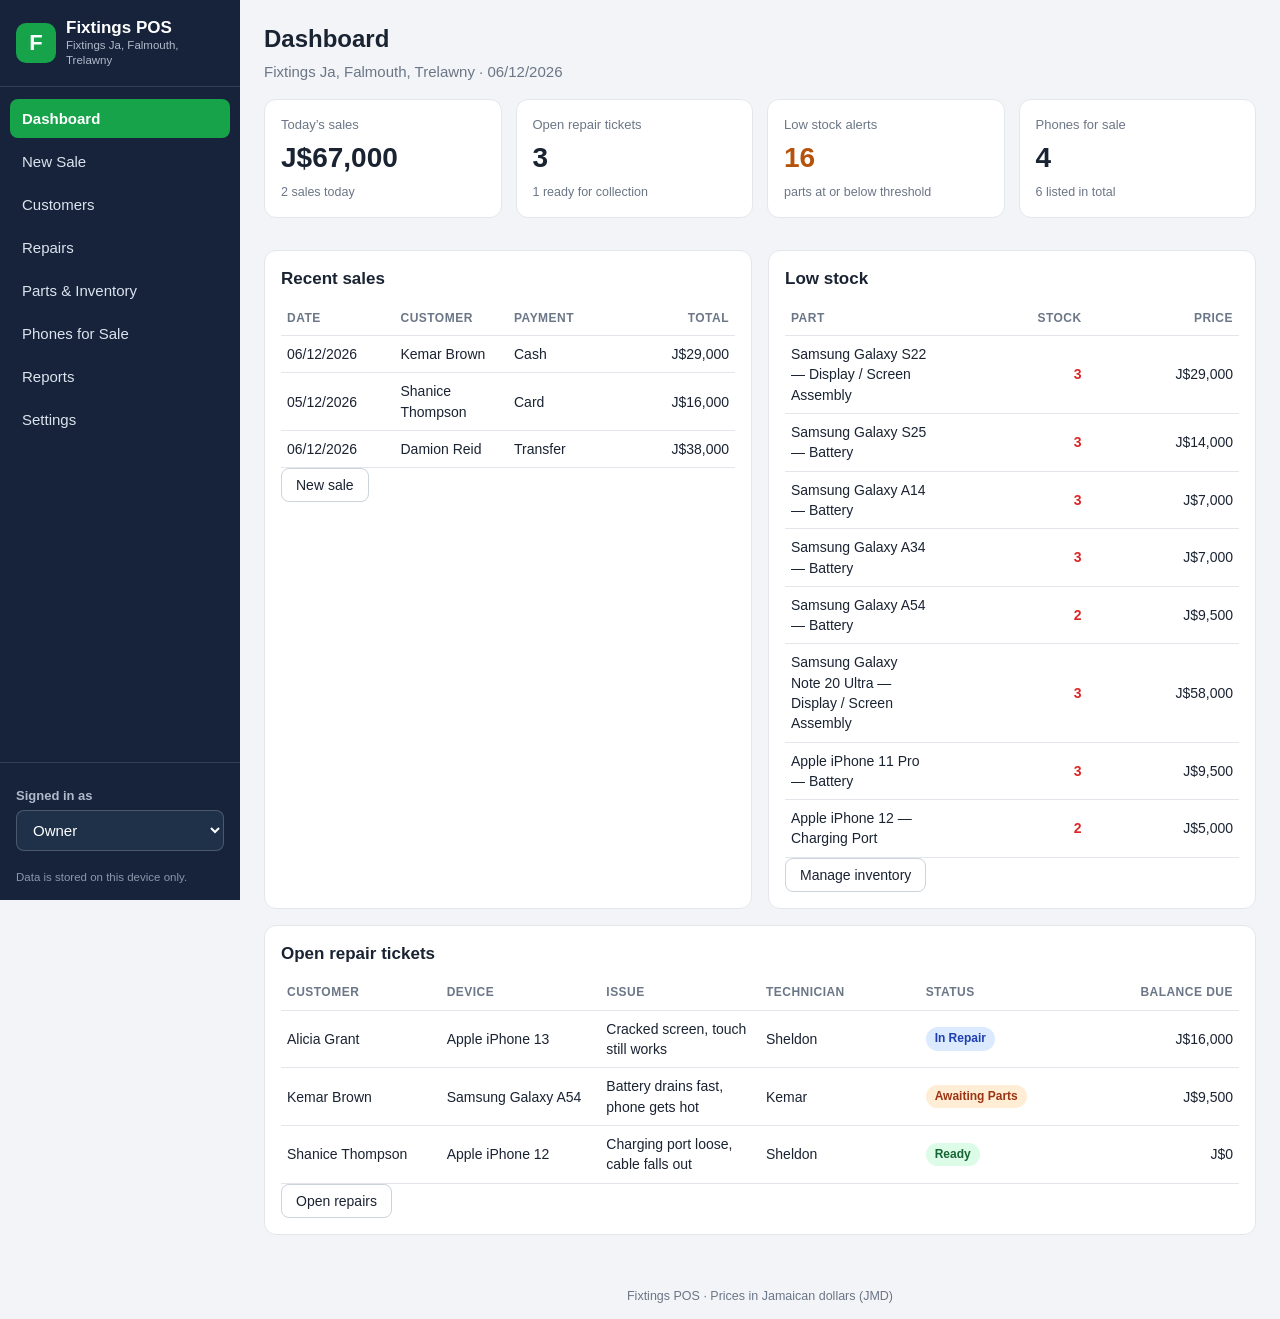
==== index.html @ 9cbf1dba "Build Fixtings POS: phone repair shop point-of-sale app" ====
<!DOCTYPE html>
<html lang="en">
<head>
<meta charset="UTF-8">
<meta name="viewport" content="width=device-width, initial-scale=1">
<title>Fixtings POS — Phone Repair &amp; Sales</title>
<link rel="stylesheet" href="styles.css">
</head>
<body>
<div id="app">
  <aside id="sidebar">
    <div class="brand">
      <div class="brand-mark">F</div>
      <div>
        <div class="brand-name" id="shopName">Fixtings POS</div>
        <div class="brand-sub" id="shopContact">Fixtings Ja, Falmouth, Trelawny</div>
      </div>
    </div>
    <nav id="nav"></nav>
    <div class="side-foot">
      <label class="lbl" for="roleSelect">Signed in as</label>
      <select id="roleSelect" class="input dark" onchange="App.setRole(this.value)">
        <option value="owner">Owner</option>
        <option value="sales">Sales Assistant</option>
        <option value="tech">Technician</option>
      </select>
      <p class="side-note">Data is stored on this device only.</p>
    </div>
  </aside>
  <div id="main">
    <main id="view"></main>
    <footer class="foot">Fixtings POS &middot; Prices in Jamaican dollars (JMD)</footer>
  </div>
</div>
<div id="modal-root"></div>
<div id="receipt-root"></div>
<script src="parts.js"></script>
<script src="app.js"></script>
</body>
</html>
---- styles.css ----
/* Fixtings POS — clean, mobile-first */
* { box-sizing: border-box; }
:root {
  --navy: #16233a;
  --navy-2: #1f3049;
  --green: #16a34a;
  --green-dark: #15803d;
  --gold: #f5b301;
  --bg: #f2f4f7;
  --card: #ffffff;
  --ink: #1a2332;
  --muted: #6b7686;
  --line: #e3e7ec;
  --red: #dc2626;
  --amber: #b45309;
}
html, body { margin: 0; padding: 0; }
body {
  font-family: -apple-system, BlinkMacSystemFont, "Segoe UI", Roboto, Helvetica, Arial, sans-serif;
  background: var(--bg);
  color: var(--ink);
  font-size: 15px;
  line-height: 1.45;
}
#app { display: flex; min-height: 100vh; }

/* Sidebar */
#sidebar {
  width: 240px; flex: 0 0 240px;
  background: var(--navy); color: #fff;
  display: flex; flex-direction: column;
  position: sticky; top: 0; height: 100vh;
}
.brand { display: flex; gap: 10px; align-items: center; padding: 18px 16px; border-bottom: 1px solid rgba(255,255,255,.12); }
.brand-mark {
  width: 40px; height: 40px; flex: 0 0 40px; border-radius: 10px;
  background: var(--green); color: #fff;
  display: flex; align-items: center; justify-content: center;
  font-size: 22px; font-weight: 800;
}
.brand-name { font-weight: 800; font-size: 17px; line-height: 1.2; }
.brand-sub { font-size: 11.5px; color: #aeb9ca; line-height: 1.3; }
#nav { padding: 12px 10px; display: flex; flex-direction: column; gap: 4px; overflow-y: auto; flex: 1; }
.nav-btn {
  display: block; width: 100%; text-align: left;
  background: transparent; border: 0; color: #dbe3ee;
  padding: 11px 12px; border-radius: 8px; font-size: 15px; cursor: pointer;
}
.nav-btn:hover { background: var(--navy-2); }
.nav-btn.active { background: var(--green); color: #fff; font-weight: 700; }
.side-foot { padding: 14px 16px; border-top: 1px solid rgba(255,255,255,.12); }
.side-foot .lbl { color: #aeb9ca; }
.side-note { font-size: 11.5px; color: #8b98ab; margin: 8px 0 0; }
.input.dark { background: var(--navy-2); color: #fff; border-color: rgba(255,255,255,.2); }

/* Main */
#main { flex: 1; min-width: 0; display: flex; flex-direction: column; }
#view { padding: 22px 24px; max-width: 1100px; width: 100%; margin: 0 auto; flex: 1; }
.foot { text-align: center; color: var(--muted); font-size: 12.5px; padding: 14px; }

h1 { font-size: 24px; margin: 0 0 4px; }
h2 { font-size: 17px; margin: 0 0 10px; }
h3 { margin-top: 0; }
h4 { margin: 18px 0 6px; }
.sub { color: var(--muted); margin: 0 0 16px; }
.muted { color: var(--muted); }
.small { font-size: 12.5px; }
.bad { color: var(--red); font-weight: 700; }

/* Cards & grids */
.cards { display: grid; grid-template-columns: repeat(4, 1fr); gap: 14px; margin-bottom: 16px; }
.card { background: var(--card); border: 1px solid var(--line); border-radius: 12px; padding: 16px; margin-bottom: 16px; }
.grid-2 { display: grid; grid-template-columns: 1fr 1fr; gap: 16px; }
.grid-2col { display: grid; grid-template-columns: 1fr 1fr; gap: 12px; }
.grid-pos { display: grid; grid-template-columns: 1.2fr 1fr; gap: 16px; align-items: start; }
.stat-label { font-size: 13px; color: var(--muted); }
.stat-value { font-size: 28px; font-weight: 800; margin: 4px 0; }
.stat-note { font-size: 12.5px; color: var(--muted); }
.card.stat.warn .stat-value { color: var(--amber); }

/* Tables */
.tbl { width: 100%; border-collapse: collapse; font-size: 14px; }
.tbl th, .tbl td { text-align: left; padding: 8px 6px; border-bottom: 1px solid var(--line); vertical-align: middle; }
.tbl th { font-size: 12px; text-transform: uppercase; letter-spacing: .04em; color: var(--muted); }
.tbl .r { text-align: right; }
.tbl tr.low-row td { background: #fef6e7; }
.tbl { display: block; overflow-x: auto; }
.tbl thead, .tbl tbody, .tbl tr { display: table; width: 100%; table-layout: fixed; }

/* Buttons & inputs */
.btn {
  background: #fff; border: 1px solid #cbd3dc; color: var(--ink);
  padding: 8px 14px; border-radius: 8px; font-size: 14px; cursor: pointer;
}
.btn:hover { background: #eef1f4; }
.btn.primary { background: var(--green); border-color: var(--green); color: #fff; font-weight: 700; }
.btn.primary:hover { background: var(--green-dark); }
.btn.danger { color: var(--red); border-color: #f0b4b4; }
.btn.small { padding: 5px 10px; font-size: 13px; }
.btn.tiny { padding: 2px 8px; font-size: 13px; border-radius: 6px; }
.btn.big { width: 100%; padding: 12px; font-size: 16px; margin-top: 10px; }
.input {
  width: 100%; padding: 10px 12px; border: 1px solid #cbd3dc; border-radius: 8px;
  font-size: 15px; background: #fff; color: var(--ink); margin-bottom: 10px;
}
.input.inline { width: auto; margin-bottom: 0; }
.input.grow { flex: 1; min-width: 180px; }
textarea.input { resize: vertical; }
.lbl { display: block; font-size: 13px; font-weight: 600; margin: 10px 0 4px; }
.row { display: flex; gap: 8px; align-items: center; flex-wrap: wrap; }
.row.wrap { display: flex; gap: 8px; align-items: center; flex-wrap: wrap; }
.row-end { display: flex; gap: 8px; justify-content: flex-end; margin-top: 12px; flex-wrap: wrap; }
.toolbar { display: flex; gap: 10px; align-items: center; margin-bottom: 14px; flex-wrap: wrap; }
.filters { margin-bottom: 14px; }
.chk { font-size: 14px; display: flex; align-items: center; gap: 6px; white-space: nowrap; }

/* Badges & tags */
.badge {
  display: inline-block; padding: 3px 9px; border-radius: 20px;
  font-size: 12px; font-weight: 700; background: #e8edf3; color: #334155; white-space: nowrap;
}
.st-Received { background: #e0e7ff; color: #3730a3; }
.st-Diagnosing { background: #fef3c7; color: #92400e; }
.st-AwaitingParts { background: #ffedd5; color: #9a3412; }
.st-InRepair { background: #dbeafe; color: #1e40af; }
.st-Ready { background: #dcfce7; color: #166534; }
.st-Collected { background: #e5e7eb; color: #374151; }
.ph-Available { background: #dcfce7; color: #166534; }
.ph-Reserved { background: #fef3c7; color: #92400e; }
.ph-Sold { background: #e5e7eb; color: #374151; }
.tag { font-size: 11px; background: #fef3c7; color: #92400e; border-radius: 4px; padding: 1px 6px; font-weight: 700; }

/* POS */
.result-row {
  display: flex; justify-content: space-between; align-items: center; gap: 10px;
  padding: 10px 2px; border-bottom: 1px solid var(--line);
}
.pay-row { display: flex; gap: 14px; margin: 4px 0 10px; flex-wrap: wrap; }
.pay-opt { font-size: 15px; display: flex; gap: 6px; align-items: center; }
.cart-total { font-size: 18px; margin: 12px 0 4px; text-align: right; }

/* Status flow */
.status-flow { display: flex; gap: 6px; flex-wrap: wrap; margin: 10px 0; }

/* Bars (reports) */
.bars { display: flex; flex-direction: column; gap: 6px; margin-top: 10px; }
.bar-row { display: flex; align-items: center; gap: 10px; font-size: 13px; }
.bar-date { width: 86px; flex: 0 0 86px; color: var(--muted); }
.bar-track { flex: 1; background: #e8edf3; border-radius: 6px; height: 16px; overflow: hidden; }
.bar-fill { height: 100%; background: var(--green); border-radius: 6px; }
.bar-val { width: 130px; flex: 0 0 130px; text-align: right; font-weight: 600; }

/* Modal */
.modal-backdrop {
  position: fixed; inset: 0; background: rgba(10, 18, 32, .55);
  display: flex; align-items: flex-start; justify-content: center;
  padding: 24px 12px; z-index: 50; overflow-y: auto;
}
.modal {
  background: #fff; border-radius: 14px; padding: 20px;
  width: 100%; max-width: 620px; box-shadow: 0 12px 40px rgba(0,0,0,.25);
}
.receipt { border: 1px dashed #cbd3dc; padding: 14px; border-radius: 8px; margin-bottom: 12px; }
.receipt h2 { margin-bottom: 2px; }
.receipt-total { font-size: 18px; font-weight: 800; text-align: right; }
#receipt-root { display: none; }

/* Toast */
.toast {
  position: fixed; left: 50%; bottom: 24px; transform: translate(-50%, 20px);
  background: var(--navy); color: #fff; padding: 11px 18px; border-radius: 10px;
  font-size: 14px; opacity: 0; transition: all .25s; z-index: 100; pointer-events: none;
  max-width: 92vw; text-align: center;
}
.toast.show { opacity: 1; transform: translate(-50%, 0); }

/* Print: receipt only */
@media print {
  body { background: #fff; }
  #app, #modal-root, .toast { display: none !important; }
  #receipt-root { display: block !important; padding: 10px; }
}

/* Mobile */
@media (max-width: 860px) {
  #app { flex-direction: column; }
  #sidebar { width: 100%; flex: none; position: static; height: auto; }
  #nav { flex-direction: row; overflow-x: auto; padding: 8px; }
  .nav-btn { width: auto; white-space: nowrap; padding: 9px 12px; }
  .side-foot { display: flex; gap: 10px; align-items: center; }
  .side-foot .lbl { margin: 0; }
  .side-foot .input { margin-bottom: 0; }
  .side-note { display: none; }
  .brand-sub { display: none; }
  #view { padding: 16px 14px; }
  .cards { grid-template-columns: 1fr 1fr; }
  .grid-2, .grid-pos, .grid-2col { grid-template-columns: 1fr; }
  .bar-val { width: 96px; flex-basis: 96px; }
}
@media (max-width: 480px) {
  .cards { grid-template-columns: 1fr; }
  .stat-value { font-size: 24px; }
}
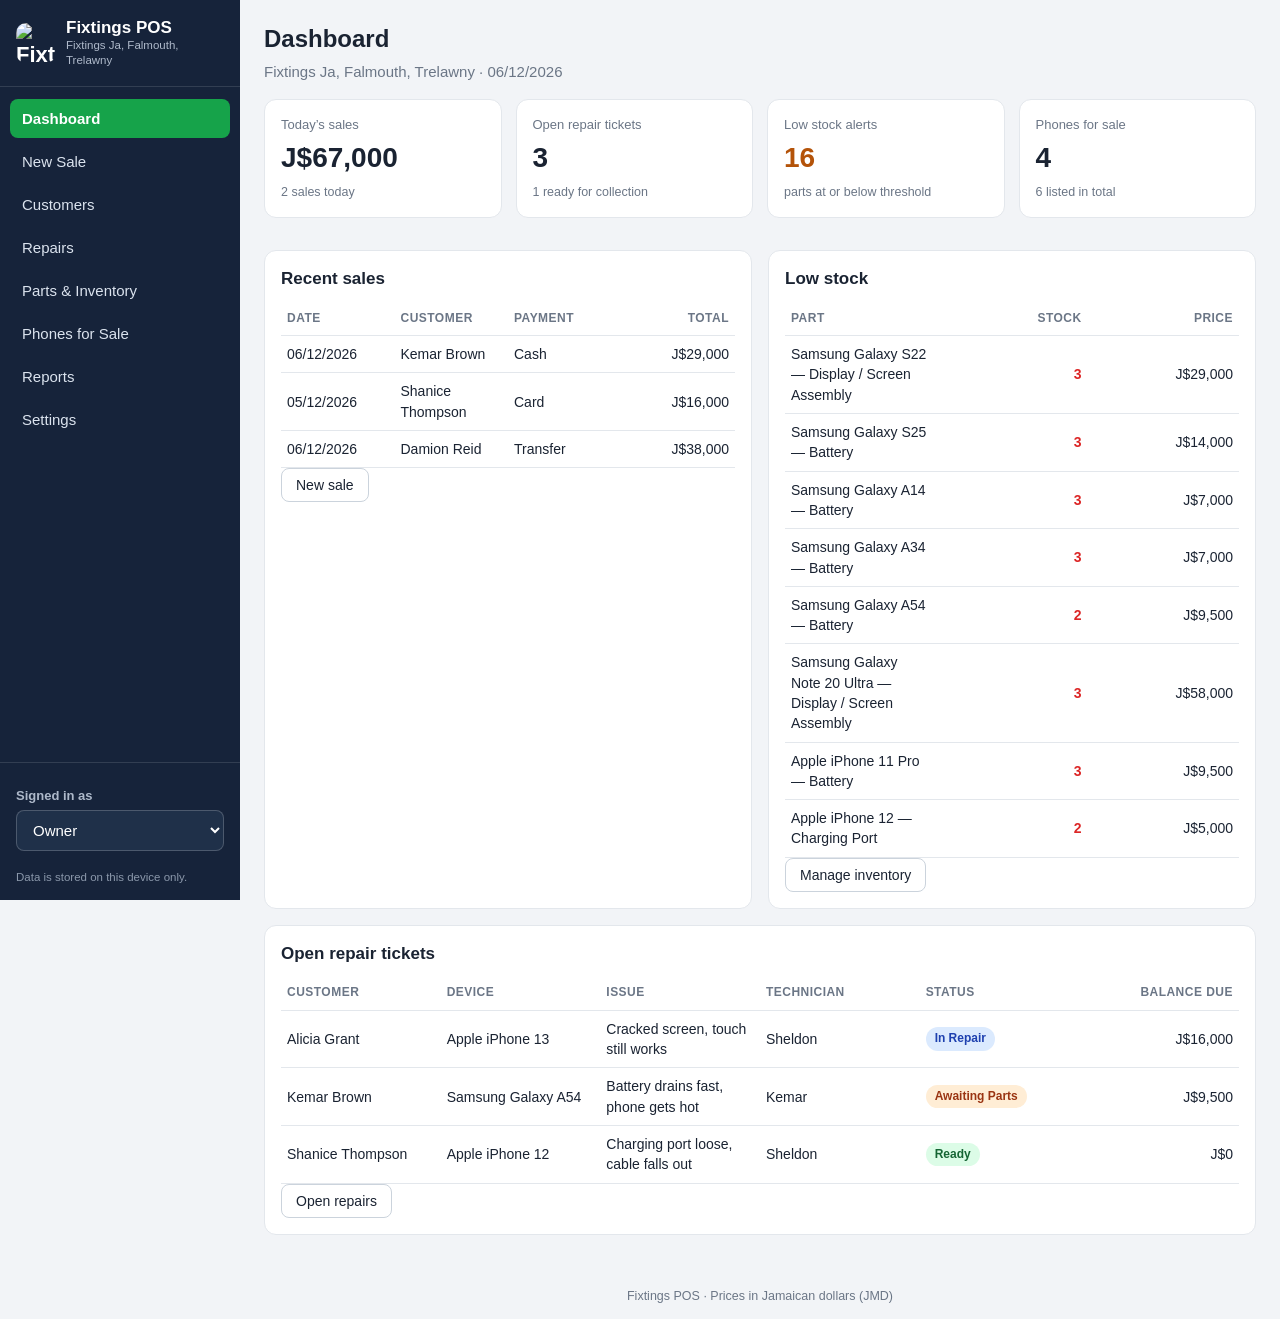
==== commit 8aae7a84: "Use Fixtings logo on the POS page" ====
--- a/index.html
+++ b/index.html
@@ -10,7 +10,7 @@
 <div id="app">
   <aside id="sidebar">
     <div class="brand">
-      <div class="brand-mark">F</div>
+      <img class="brand-mark" src="logo.jpg" alt="Fixtings logo">
       <div>
         <div class="brand-name" id="shopName">Fixtings POS</div>
         <div class="brand-sub" id="shopContact">Fixtings Ja, Falmouth, Trelawny</div>
--- a/styles.css
+++ b/styles.css
@@ -38,6 +38,7 @@
   display: flex; align-items: center; justify-content: center;
   font-size: 22px; font-weight: 800;
 }
+img.brand-mark { object-fit: cover; padding: 0; background: transparent; }
 .brand-name { font-weight: 800; font-size: 17px; line-height: 1.2; }
 .brand-sub { font-size: 11.5px; color: #aeb9ca; line-height: 1.3; }
 #nav { padding: 12px 10px; display: flex; flex-direction: column; gap: 4px; overflow-y: auto; flex: 1; }
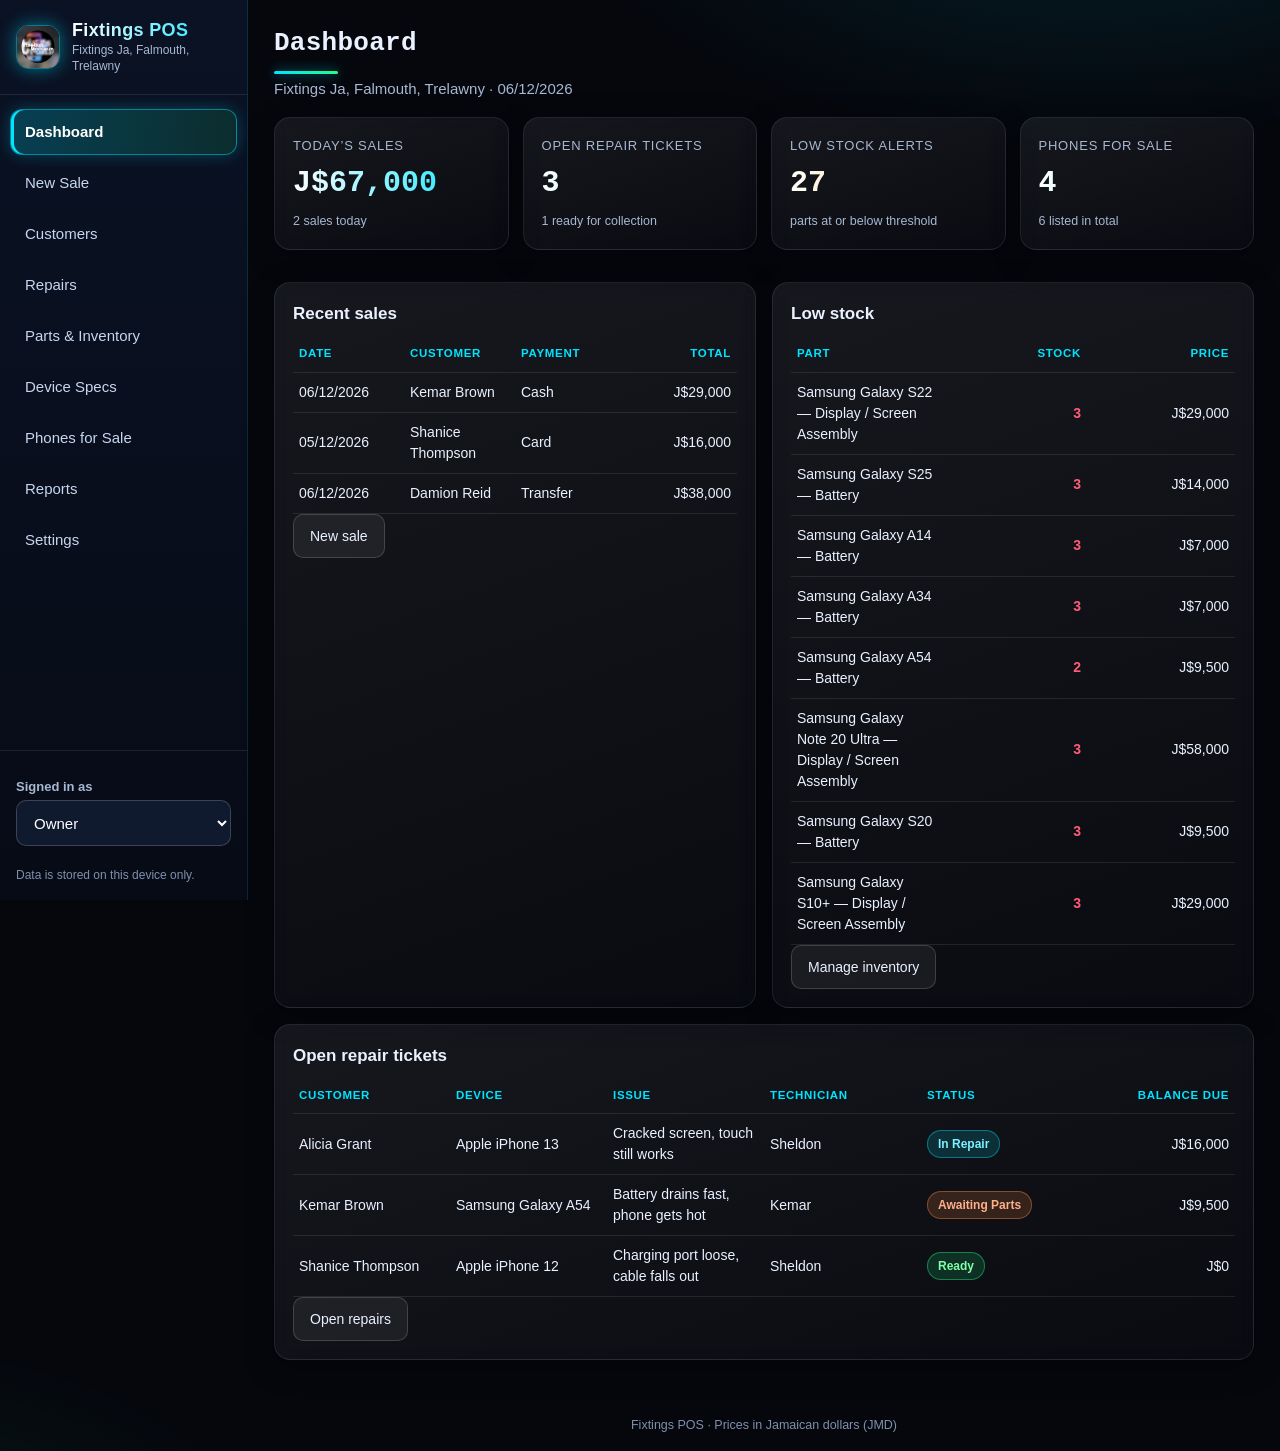
==== commit 3b79ddf6: "Add device specs and component compatibility (GSMArena)" ====
--- a/index.html
+++ b/index.html
@@ -35,6 +35,7 @@
 <div id="modal-root"></div>
 <div id="receipt-root"></div>
 <script src="parts.js"></script>
+<script src="specs.js"></script>
 <script src="app.js"></script>
 </body>
 </html>
--- a/styles.css
+++ b/styles.css
@@ -1,65 +1,99 @@
-/* Fixtings POS — clean, mobile-first */
+/* Fixtings POS — futuristic dark theme (GSM-tool inspired, original design) */
 * { box-sizing: border-box; }
 :root {
-  --navy: #16233a;
-  --navy-2: #1f3049;
-  --green: #16a34a;
-  --green-dark: #15803d;
-  --gold: #f5b301;
-  --bg: #f2f4f7;
-  --card: #ffffff;
-  --ink: #1a2332;
-  --muted: #6b7686;
-  --line: #e3e7ec;
-  --red: #dc2626;
-  --amber: #b45309;
+  --bg: #05070d;
+  --bg-2: #0a0f1c;
+  --panel: rgba(255, 255, 255, .045);
+  --panel-solid: #0d1424;
+  --line: rgba(0, 229, 255, .14);
+  --line-soft: rgba(255, 255, 255, .09);
+  --ink: #eaf2ff;
+  --muted: #a7b8d2;
+  --cyan: #00e5ff;
+  --cyan-dim: #00b8d4;
+  --green: #22ff88;
+  --green-dark: #16c96a;
+  --gold: #ffc531;
+  --red: #ff5c7a;
+  --amber: #ffb020;
+  --radius: 16px;
+  --font-body: -apple-system, BlinkMacSystemFont, "Segoe UI", Roboto, Helvetica, Arial, sans-serif;
+  --font-display: "SF Mono", ui-monospace, "Cascadia Code", "Roboto Mono", Menlo, Consolas, monospace;
 }
 html, body { margin: 0; padding: 0; }
 body {
-  font-family: -apple-system, BlinkMacSystemFont, "Segoe UI", Roboto, Helvetica, Arial, sans-serif;
-  background: var(--bg);
+  font-family: var(--font-body);
+  background:
+    radial-gradient(900px 480px at 85% -10%, rgba(0, 229, 255, .12), transparent 60%),
+    radial-gradient(700px 420px at -10% 110%, rgba(34, 255, 136, .09), transparent 60%),
+    var(--bg);
   color: var(--ink);
   font-size: 15px;
-  line-height: 1.45;
+  line-height: 1.5;
+  min-height: 100vh;
 }
 #app { display: flex; min-height: 100vh; }
+a { color: var(--cyan); }
+::selection { background: rgba(0, 229, 255, .35); }
 
 /* Sidebar */
 #sidebar {
-  width: 240px; flex: 0 0 240px;
-  background: var(--navy); color: #fff;
+  width: 248px; flex: 0 0 248px;
+  background: linear-gradient(180deg, #0a1224 0%, #070b16 100%);
+  border-right: 1px solid var(--line);
+  color: #fff;
   display: flex; flex-direction: column;
   position: sticky; top: 0; height: 100vh;
 }
-.brand { display: flex; gap: 10px; align-items: center; padding: 18px 16px; border-bottom: 1px solid rgba(255,255,255,.12); }
+.brand { display: flex; gap: 12px; align-items: center; padding: 20px 16px; border-bottom: 1px solid var(--line-soft); }
 .brand-mark {
-  width: 40px; height: 40px; flex: 0 0 40px; border-radius: 10px;
-  background: var(--green); color: #fff;
+  width: 44px; height: 44px; flex: 0 0 44px; border-radius: 12px;
+  background: linear-gradient(135deg, var(--cyan), var(--green));
+  color: #04121a;
   display: flex; align-items: center; justify-content: center;
   font-size: 22px; font-weight: 800;
-}
-img.brand-mark { object-fit: cover; padding: 0; background: transparent; }
-.brand-name { font-weight: 800; font-size: 17px; line-height: 1.2; }
-.brand-sub { font-size: 11.5px; color: #aeb9ca; line-height: 1.3; }
-#nav { padding: 12px 10px; display: flex; flex-direction: column; gap: 4px; overflow-y: auto; flex: 1; }
+  box-shadow: 0 0 18px rgba(0, 229, 255, .45);
+}
+img.brand-mark { object-fit: cover; padding: 0; background: transparent; border: 1px solid rgba(0, 229, 255, .5); }
+.brand-name {
+  font-weight: 800; font-size: 18px; line-height: 1.2; letter-spacing: .02em;
+  background: linear-gradient(90deg, #fff, var(--cyan));
+  -webkit-background-clip: text; background-clip: text; color: transparent;
+}
+.brand-sub { font-size: 12px; color: var(--muted); line-height: 1.35; }
+#nav { padding: 14px 10px; display: flex; flex-direction: column; gap: 5px; overflow-y: auto; flex: 1; }
 .nav-btn {
   display: block; width: 100%; text-align: left;
-  background: transparent; border: 0; color: #dbe3ee;
-  padding: 11px 12px; border-radius: 8px; font-size: 15px; cursor: pointer;
-}
-.nav-btn:hover { background: var(--navy-2); }
-.nav-btn.active { background: var(--green); color: #fff; font-weight: 700; }
-.side-foot { padding: 14px 16px; border-top: 1px solid rgba(255,255,255,.12); }
-.side-foot .lbl { color: #aeb9ca; }
-.side-note { font-size: 11.5px; color: #8b98ab; margin: 8px 0 0; }
-.input.dark { background: var(--navy-2); color: #fff; border-color: rgba(255,255,255,.2); }
+  background: transparent; border: 1px solid transparent; color: #c7d6ee;
+  padding: 12px 14px; border-radius: 12px; font-size: 15px; cursor: pointer;
+  min-height: 46px; transition: all .18s ease;
+}
+.nav-btn:hover { background: rgba(0, 229, 255, .08); color: #fff; border-color: var(--line); }
+.nav-btn.active {
+  background: linear-gradient(90deg, rgba(0, 229, 255, .22), rgba(34, 255, 136, .12));
+  border-color: rgba(0, 229, 255, .45);
+  color: #fff; font-weight: 700;
+  box-shadow: 0 0 16px rgba(0, 229, 255, .25), inset 3px 0 0 var(--cyan);
+}
+.side-foot { padding: 16px; border-top: 1px solid var(--line-soft); }
+.side-foot .lbl { color: var(--muted); }
+.side-note { font-size: 12px; color: #7e90ad; margin: 10px 0 0; }
+.input.dark { background: #101a2e; color: #fff; border-color: rgba(255,255,255,.18); }
 
 /* Main */
 #main { flex: 1; min-width: 0; display: flex; flex-direction: column; }
-#view { padding: 22px 24px; max-width: 1100px; width: 100%; margin: 0 auto; flex: 1; }
-.foot { text-align: center; color: var(--muted); font-size: 12.5px; padding: 14px; }
-
-h1 { font-size: 24px; margin: 0 0 4px; }
+#view { padding: 24px 26px; max-width: 1120px; width: 100%; margin: 0 auto; flex: 1; }
+.foot { text-align: center; color: #7e90ad; font-size: 12.5px; padding: 16px; }
+
+h1 {
+  font-size: 26px; margin: 0 0 4px; letter-spacing: .01em;
+  font-family: var(--font-display); font-weight: 700;
+}
+h1::after {
+  content: ""; display: block; height: 3px; width: 64px; margin-top: 8px; border-radius: 3px;
+  background: linear-gradient(90deg, var(--cyan), var(--green));
+  box-shadow: 0 0 12px rgba(0, 229, 255, .6);
+}
 h2 { font-size: 17px; margin: 0 0 10px; }
 h3 { margin-top: 0; }
 h4 { margin: 18px 0 6px; }
@@ -68,46 +102,67 @@
 .small { font-size: 12.5px; }
 .bad { color: var(--red); font-weight: 700; }
 
-/* Cards & grids */
+/* Cards & grids — glassmorphism */
 .cards { display: grid; grid-template-columns: repeat(4, 1fr); gap: 14px; margin-bottom: 16px; }
-.card { background: var(--card); border: 1px solid var(--line); border-radius: 12px; padding: 16px; margin-bottom: 16px; }
+.card {
+  background: linear-gradient(160deg, rgba(255,255,255,.07), rgba(255,255,255,.02));
+  border: 1px solid var(--line-soft);
+  border-radius: var(--radius); padding: 18px; margin-bottom: 16px;
+  backdrop-filter: blur(8px); -webkit-backdrop-filter: blur(8px);
+  box-shadow: 0 8px 28px rgba(0, 0, 0, .35);
+}
 .grid-2 { display: grid; grid-template-columns: 1fr 1fr; gap: 16px; }
 .grid-2col { display: grid; grid-template-columns: 1fr 1fr; gap: 12px; }
 .grid-pos { display: grid; grid-template-columns: 1.2fr 1fr; gap: 16px; align-items: start; }
-.stat-label { font-size: 13px; color: var(--muted); }
-.stat-value { font-size: 28px; font-weight: 800; margin: 4px 0; }
+.stat-label { font-size: 13px; color: var(--muted); text-transform: uppercase; letter-spacing: .06em; }
+.stat-value {
+  font-size: 30px; font-weight: 800; margin: 6px 0; font-family: var(--font-display);
+  background: linear-gradient(90deg, #fff, var(--cyan));
+  -webkit-background-clip: text; background-clip: text; color: transparent;
+}
 .stat-note { font-size: 12.5px; color: var(--muted); }
-.card.stat.warn .stat-value { color: var(--amber); }
+.card.stat.warn .stat-value {
+  background: linear-gradient(90deg, #fff, var(--amber));
+  -webkit-background-clip: text; background-clip: text;
+}
 
 /* Tables */
 .tbl { width: 100%; border-collapse: collapse; font-size: 14px; }
-.tbl th, .tbl td { text-align: left; padding: 8px 6px; border-bottom: 1px solid var(--line); vertical-align: middle; }
-.tbl th { font-size: 12px; text-transform: uppercase; letter-spacing: .04em; color: var(--muted); }
+.tbl th, .tbl td { text-align: left; padding: 9px 6px; border-bottom: 1px solid var(--line-soft); vertical-align: middle; }
+.tbl th { font-size: 11.5px; text-transform: uppercase; letter-spacing: .06em; color: var(--cyan); }
 .tbl .r { text-align: right; }
-.tbl tr.low-row td { background: #fef6e7; }
+.tbl tr.low-row td { background: rgba(255, 176, 32, .09); }
 .tbl { display: block; overflow-x: auto; }
 .tbl thead, .tbl tbody, .tbl tr { display: table; width: 100%; table-layout: fixed; }
 
 /* Buttons & inputs */
 .btn {
-  background: #fff; border: 1px solid #cbd3dc; color: var(--ink);
-  padding: 8px 14px; border-radius: 8px; font-size: 14px; cursor: pointer;
-}
-.btn:hover { background: #eef1f4; }
-.btn.primary { background: var(--green); border-color: var(--green); color: #fff; font-weight: 700; }
-.btn.primary:hover { background: var(--green-dark); }
-.btn.danger { color: var(--red); border-color: #f0b4b4; }
-.btn.small { padding: 5px 10px; font-size: 13px; }
-.btn.tiny { padding: 2px 8px; font-size: 13px; border-radius: 6px; }
-.btn.big { width: 100%; padding: 12px; font-size: 16px; margin-top: 10px; }
+  background: rgba(255,255,255,.06); border: 1px solid rgba(255,255,255,.16); color: var(--ink);
+  padding: 10px 16px; border-radius: 10px; font-size: 14px; cursor: pointer; min-height: 44px;
+  transition: all .18s ease;
+}
+.btn:hover { background: rgba(0, 229, 255, .12); border-color: rgba(0, 229, 255, .5); }
+.btn.primary {
+  background: linear-gradient(90deg, var(--cyan), var(--green));
+  border-color: transparent; color: #04121a; font-weight: 800;
+  box-shadow: 0 0 18px rgba(0, 229, 255, .35);
+}
+.btn.primary:hover { filter: brightness(1.12); box-shadow: 0 0 26px rgba(0, 229, 255, .55); }
+.btn.danger { color: var(--red); border-color: rgba(255, 92, 122, .55); }
+.btn.danger:hover { background: rgba(255, 92, 122, .14); }
+.btn.small { padding: 7px 12px; font-size: 13px; min-height: 38px; }
+.btn.tiny { padding: 3px 9px; font-size: 13px; border-radius: 7px; min-height: 30px; }
+.btn.big { width: 100%; padding: 13px; font-size: 16px; margin-top: 10px; }
 .input {
-  width: 100%; padding: 10px 12px; border: 1px solid #cbd3dc; border-radius: 8px;
-  font-size: 15px; background: #fff; color: var(--ink); margin-bottom: 10px;
-}
+  width: 100%; padding: 11px 13px; border: 1px solid rgba(255,255,255,.18); border-radius: 10px;
+  font-size: 15px; background: #0c1322; color: var(--ink); margin-bottom: 10px; min-height: 46px;
+}
+.input:focus { outline: none; border-color: var(--cyan); box-shadow: 0 0 0 3px rgba(0, 229, 255, .25); }
 .input.inline { width: auto; margin-bottom: 0; }
 .input.grow { flex: 1; min-width: 180px; }
+select.input option { background: #0d1424; color: var(--ink); }
 textarea.input { resize: vertical; }
-.lbl { display: block; font-size: 13px; font-weight: 600; margin: 10px 0 4px; }
+.lbl { display: block; font-size: 13px; font-weight: 600; margin: 10px 0 4px; color: #c7d6ee; }
 .row { display: flex; gap: 8px; align-items: center; flex-wrap: wrap; }
 .row.wrap { display: flex; gap: 8px; align-items: center; flex-wrap: wrap; }
 .row-end { display: flex; gap: 8px; justify-content: flex-end; margin-top: 12px; flex-wrap: wrap; }
@@ -117,28 +172,32 @@
 
 /* Badges & tags */
 .badge {
-  display: inline-block; padding: 3px 9px; border-radius: 20px;
-  font-size: 12px; font-weight: 700; background: #e8edf3; color: #334155; white-space: nowrap;
-}
-.st-Received { background: #e0e7ff; color: #3730a3; }
-.st-Diagnosing { background: #fef3c7; color: #92400e; }
-.st-AwaitingParts { background: #ffedd5; color: #9a3412; }
-.st-InRepair { background: #dbeafe; color: #1e40af; }
-.st-Ready { background: #dcfce7; color: #166534; }
-.st-Collected { background: #e5e7eb; color: #374151; }
-.ph-Available { background: #dcfce7; color: #166534; }
-.ph-Reserved { background: #fef3c7; color: #92400e; }
-.ph-Sold { background: #e5e7eb; color: #374151; }
-.tag { font-size: 11px; background: #fef3c7; color: #92400e; border-radius: 4px; padding: 1px 6px; font-weight: 700; }
+  display: inline-block; padding: 4px 10px; border-radius: 20px;
+  font-size: 12px; font-weight: 700; background: rgba(255,255,255,.1); color: #dbe7fa; white-space: nowrap;
+  border: 1px solid rgba(255,255,255,.14);
+}
+.st-Received { background: rgba(99, 140, 255, .18); color: #a9c2ff; border-color: rgba(99,140,255,.4); }
+.st-Diagnosing { background: rgba(255, 197, 49, .14); color: #ffd97a; border-color: rgba(255,197,49,.4); }
+.st-AwaitingParts { background: rgba(255, 140, 66, .16); color: #ffb08a; border-color: rgba(255,140,66,.4); }
+.st-InRepair { background: rgba(0, 229, 255, .14); color: #7df0ff; border-color: rgba(0,229,255,.4); }
+.st-Ready { background: rgba(34, 255, 136, .14); color: #7dffa9; border-color: rgba(34,255,136,.4); }
+.st-Collected { background: rgba(255,255,255,.08); color: #b9c7de; }
+.ph-Available { background: rgba(34, 255, 136, .14); color: #7dffa9; border-color: rgba(34,255,136,.4); }
+.ph-Reserved { background: rgba(255, 197, 49, .14); color: #ffd97a; border-color: rgba(255,197,49,.4); }
+.ph-Sold { background: rgba(255,255,255,.08); color: #b9c7de; }
+.tag { font-size: 11px; background: rgba(255, 197, 49, .16); color: #ffd97a; border: 1px solid rgba(255,197,49,.4); border-radius: 4px; padding: 1px 6px; font-weight: 700; }
+.fit-own { background: rgba(0, 229, 255, .16); color: #7df0ff; border-color: rgba(0,229,255,.45); }
+.fit-confirmed { background: rgba(34, 255, 136, .16); color: #7dffa9; border-color: rgba(34,255,136,.45); }
+.fit-spec { background: rgba(255, 176, 32, .16); color: #ffcf7a; border-color: rgba(255,176,32,.45); }
 
 /* POS */
 .result-row {
   display: flex; justify-content: space-between; align-items: center; gap: 10px;
-  padding: 10px 2px; border-bottom: 1px solid var(--line);
+  padding: 11px 2px; border-bottom: 1px solid var(--line-soft);
 }
 .pay-row { display: flex; gap: 14px; margin: 4px 0 10px; flex-wrap: wrap; }
 .pay-opt { font-size: 15px; display: flex; gap: 6px; align-items: center; }
-.cart-total { font-size: 18px; margin: 12px 0 4px; text-align: right; }
+.cart-total { font-size: 18px; margin: 12px 0 4px; text-align: right; font-family: var(--font-display); }
 
 /* Status flow */
 .status-flow { display: flex; gap: 6px; flex-wrap: wrap; margin: 10px 0; }
@@ -147,39 +206,61 @@
 .bars { display: flex; flex-direction: column; gap: 6px; margin-top: 10px; }
 .bar-row { display: flex; align-items: center; gap: 10px; font-size: 13px; }
 .bar-date { width: 86px; flex: 0 0 86px; color: var(--muted); }
-.bar-track { flex: 1; background: #e8edf3; border-radius: 6px; height: 16px; overflow: hidden; }
-.bar-fill { height: 100%; background: var(--green); border-radius: 6px; }
-.bar-val { width: 130px; flex: 0 0 130px; text-align: right; font-weight: 600; }
+.bar-track { flex: 1; background: rgba(255,255,255,.08); border-radius: 6px; height: 16px; overflow: hidden; }
+.bar-fill { height: 100%; background: linear-gradient(90deg, var(--cyan), var(--green)); border-radius: 6px; box-shadow: 0 0 10px rgba(0,229,255,.5); }
+.bar-val { width: 130px; flex: 0 0 130px; text-align: right; font-weight: 600; font-family: var(--font-display); }
+
+/* Device specs */
+.tabs { display: flex; gap: 8px; margin-bottom: 16px; flex-wrap: wrap; }
+.spec-head h2 { margin-bottom: 2px; }
+.spec-grid { display: grid; grid-template-columns: repeat(3, 1fr); gap: 12px; margin-top: 14px; }
+.spec-cell {
+  background: rgba(0, 229, 255, .05); border: 1px solid var(--line-soft);
+  border-radius: 12px; padding: 12px 14px;
+}
+.spec-label { font-size: 11.5px; text-transform: uppercase; letter-spacing: .06em; color: var(--cyan); margin-bottom: 3px; }
+.spec-value { font-size: 16px; font-weight: 700; font-family: var(--font-display); }
+.compat-group {
+  border: 1px solid rgba(34, 255, 136, .35); background: rgba(34, 255, 136, .06);
+  border-radius: 12px; padding: 12px 14px; margin-top: 10px;
+}
+.compat-group.spec { border-color: rgba(255, 176, 32, .4); background: rgba(255, 176, 32, .06); }
+.spec-warn { border-color: rgba(255, 176, 32, .4); }
+.spec-warn h2 { color: #ffcf7a; }
 
 /* Modal */
 .modal-backdrop {
-  position: fixed; inset: 0; background: rgba(10, 18, 32, .55);
+  position: fixed; inset: 0; background: rgba(3, 6, 12, .72);
   display: flex; align-items: flex-start; justify-content: center;
   padding: 24px 12px; z-index: 50; overflow-y: auto;
+  backdrop-filter: blur(4px); -webkit-backdrop-filter: blur(4px);
 }
 .modal {
-  background: #fff; border-radius: 14px; padding: 20px;
-  width: 100%; max-width: 620px; box-shadow: 0 12px 40px rgba(0,0,0,.25);
-}
-.receipt { border: 1px dashed #cbd3dc; padding: 14px; border-radius: 8px; margin-bottom: 12px; }
+  background: linear-gradient(160deg, #101a2e, #0a0f1c);
+  border: 1px solid rgba(0, 229, 255, .25); border-radius: 18px; padding: 22px;
+  width: 100%; max-width: 620px; box-shadow: 0 16px 50px rgba(0,0,0,.6), 0 0 30px rgba(0,229,255,.12);
+}
+.receipt { border: 1px dashed rgba(255,255,255,.3); padding: 14px; border-radius: 8px; margin-bottom: 12px; }
 .receipt h2 { margin-bottom: 2px; }
-.receipt-total { font-size: 18px; font-weight: 800; text-align: right; }
+.receipt-total { font-size: 18px; font-weight: 800; text-align: right; font-family: var(--font-display); }
 #receipt-root { display: none; }
 
 /* Toast */
 .toast {
   position: fixed; left: 50%; bottom: 24px; transform: translate(-50%, 20px);
-  background: var(--navy); color: #fff; padding: 11px 18px; border-radius: 10px;
+  background: #0d1424; color: #fff; padding: 12px 20px; border-radius: 12px;
   font-size: 14px; opacity: 0; transition: all .25s; z-index: 100; pointer-events: none;
-  max-width: 92vw; text-align: center;
+  max-width: 92vw; text-align: center; border: 1px solid rgba(0, 229, 255, .5);
+  box-shadow: 0 0 20px rgba(0, 229, 255, .3);
 }
 .toast.show { opacity: 1; transform: translate(-50%, 0); }
 
 /* Print: receipt only */
 @media print {
-  body { background: #fff; }
+  body { background: #fff; color: #111; }
   #app, #modal-root, .toast { display: none !important; }
-  #receipt-root { display: block !important; padding: 10px; }
+  #receipt-root { display: block !important; padding: 10px; color: #111; }
+  #receipt-root .receipt { border-color: #999; }
 }
 
 /* Mobile */
@@ -187,7 +268,7 @@
   #app { flex-direction: column; }
   #sidebar { width: 100%; flex: none; position: static; height: auto; }
   #nav { flex-direction: row; overflow-x: auto; padding: 8px; }
-  .nav-btn { width: auto; white-space: nowrap; padding: 9px 12px; }
+  .nav-btn { width: auto; white-space: nowrap; padding: 10px 14px; }
   .side-foot { display: flex; gap: 10px; align-items: center; }
   .side-foot .lbl { margin: 0; }
   .side-foot .input { margin-bottom: 0; }
@@ -196,9 +277,11 @@
   #view { padding: 16px 14px; }
   .cards { grid-template-columns: 1fr 1fr; }
   .grid-2, .grid-pos, .grid-2col { grid-template-columns: 1fr; }
+  .spec-grid { grid-template-columns: 1fr 1fr; }
   .bar-val { width: 96px; flex-basis: 96px; }
 }
 @media (max-width: 480px) {
   .cards { grid-template-columns: 1fr; }
-  .stat-value { font-size: 24px; }
-}
+  .stat-value { font-size: 26px; }
+  .spec-grid { grid-template-columns: 1fr; }
+}
